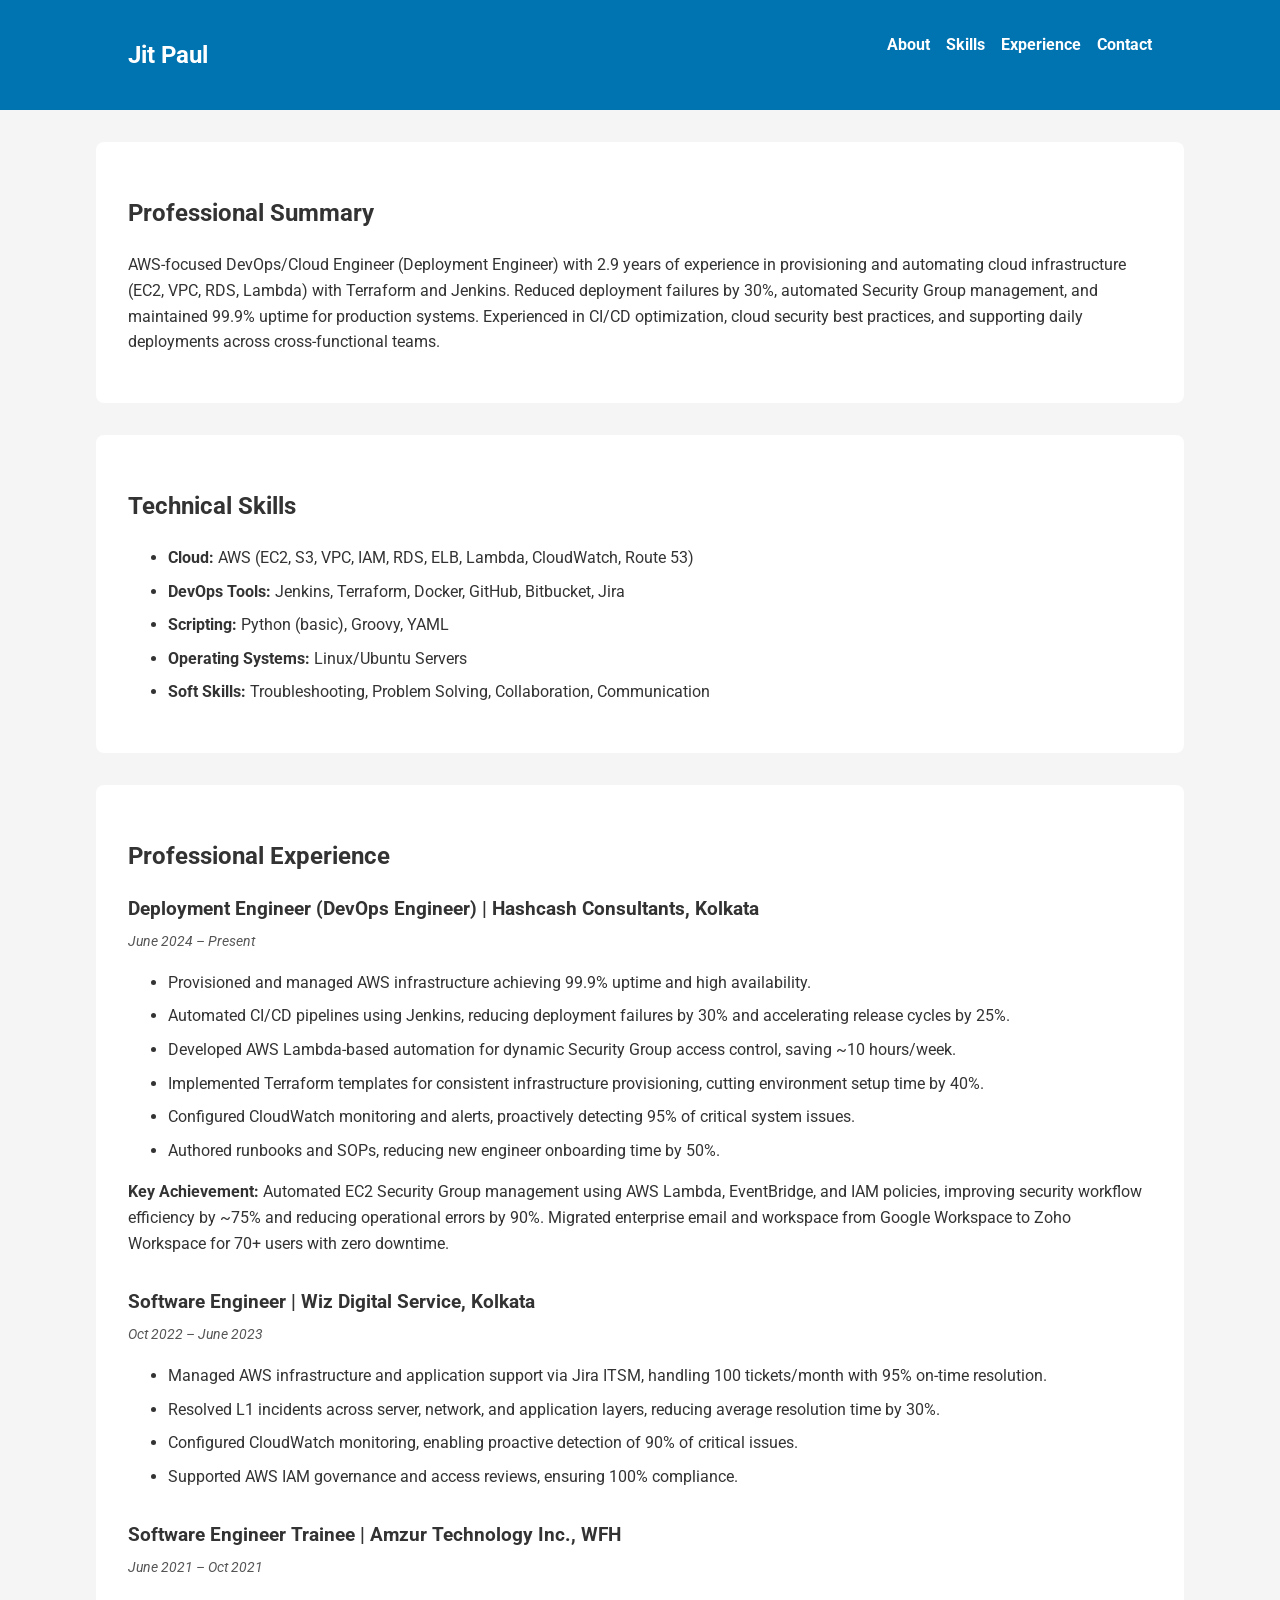
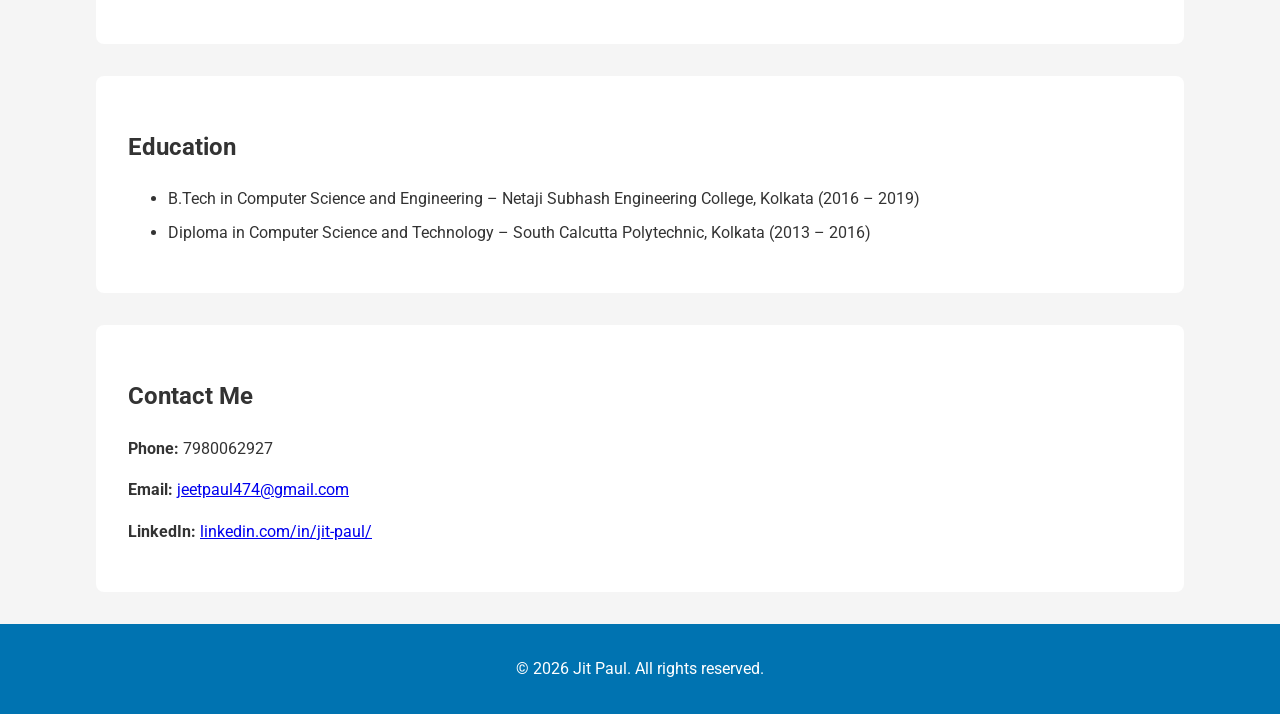
==== index.html @ 37defd8a "first commit" ====
<!DOCTYPE html>
<html lang="en">
<head>
    <meta charset="UTF-8">
    <meta name="viewport" content="width=device-width, initial-scale=1.0">
    <title>Jit Paul | Deployment Engineer</title>
    <link rel="stylesheet" href="style.css">
    <link href="https://fonts.googleapis.com/css2?family=Roboto:wght@400;700&display=swap" rel="stylesheet">
</head>
<body>
    <header>
        <nav>
            <h1>Jit Paul</h1>
            <ul>
                <li><a href="#about">About</a></li>
                <li><a href="#skills">Skills</a></li>
                <li><a href="#experience">Experience</a></li>
                <li><a href="#contact">Contact</a></li>
            </ul>
        </nav>
    </header>

    <section id="about">
        <h2>Professional Summary</h2>
        <p>AWS-focused DevOps/Cloud Engineer (Deployment Engineer) with 2.9 years of experience in provisioning and automating cloud infrastructure (EC2, VPC, RDS, Lambda) with Terraform and Jenkins. Reduced deployment failures by 30%, automated Security Group management, and maintained 99.9% uptime for production systems. Experienced in CI/CD optimization, cloud security best practices, and supporting daily deployments across cross-functional teams.</p>
    </section>

    <section id="skills">
        <h2>Technical Skills</h2>
        <ul>
            <li><strong>Cloud:</strong> AWS (EC2, S3, VPC, IAM, RDS, ELB, Lambda, CloudWatch, Route 53)</li>
            <li><strong>DevOps Tools:</strong> Jenkins, Terraform, Docker, GitHub, Bitbucket, Jira</li>
            <li><strong>Scripting:</strong> Python (basic), Groovy, YAML</li>
            <li><strong>Operating Systems:</strong> Linux/Ubuntu Servers</li>
            <li><strong>Soft Skills:</strong> Troubleshooting, Problem Solving, Collaboration, Communication</li>
        </ul>
    </section>

    <section id="experience">
        <h2>Professional Experience</h2>
        <div class="job">
            <h3>Deployment Engineer (DevOps Engineer) | Hashcash Consultants, Kolkata</h3>
            <span>June 2024 – Present</span>
            <ul>
                <li>Provisioned and managed AWS infrastructure achieving 99.9% uptime and high availability.</li>
                <li>Automated CI/CD pipelines using Jenkins, reducing deployment failures by 30% and accelerating release cycles by 25%.</li>
                <li>Developed AWS Lambda-based automation for dynamic Security Group access control, saving ~10 hours/week.</li>
                <li>Implemented Terraform templates for consistent infrastructure provisioning, cutting environment setup time by 40%.</li>
                <li>Configured CloudWatch monitoring and alerts, proactively detecting 95% of critical system issues.</li>
                <li>Authored runbooks and SOPs, reducing new engineer onboarding time by 50%.</li>
            </ul>
            <p><strong>Key Achievement:</strong> Automated EC2 Security Group management using AWS Lambda, EventBridge, and IAM policies, improving security workflow efficiency by ~75% and reducing operational errors by 90%. Migrated enterprise email and workspace from Google Workspace to Zoho Workspace for 70+ users with zero downtime.</p>
        </div>

        <div class="job">
            <h3>Software Engineer | Wiz Digital Service, Kolkata</h3>
            <span>Oct 2022 – June 2023</span>
            <ul>
                <li>Managed AWS infrastructure and application support via Jira ITSM, handling 100 tickets/month with 95% on-time resolution.</li>
                <li>Resolved L1 incidents across server, network, and application layers, reducing average resolution time by 30%.</li>
                <li>Configured CloudWatch monitoring, enabling proactive detection of 90% of critical issues.</li>
                <li>Supported AWS IAM governance and access reviews, ensuring 100% compliance.</li>
            </ul>
        </div>

        <div class="job">
            <h3>Software Engineer Trainee | Amzur Technology Inc., WFH</h3>
            <span>June 2021 – Oct 2021</span>
        </div>
    </section>

    <section id="education">
        <h2>Education</h2>
        <ul>
            <li>B.Tech in Computer Science and Engineering – Netaji Subhash Engineering College, Kolkata (2016 – 2019)</li>
            <li>Diploma in Computer Science and Technology – South Calcutta Polytechnic, Kolkata (2013 – 2016)</li>
        </ul>
    </section>

    <section id="contact">
        <h2>Contact Me</h2>
        <p><strong>Phone:</strong> 7980062927</p>
        <p><strong>Email:</strong> <a href="mailto:jeetpaul474@gmail.com">jeetpaul474@gmail.com</a></p>
        <p><strong>LinkedIn:</strong> <a href="https://www.linkedin.com/in/jit-paul/" target="_blank">linkedin.com/in/jit-paul/</a></p>
    </section>

    <footer>
        <p>© 2026 Jit Paul. All rights reserved.</p>
    </footer>
</body>
</html>
---- style.css ----
body {
    font-family: 'Roboto', sans-serif;
    margin: 0;
    line-height: 1.6;
    background-color: #f5f5f5;
    color: #333;
}

header {
    background-color: #0073b1; /* LinkedIn Blue */
    color: white;
    padding: 1rem 0;
}

nav {
    display: flex;
    justify-content: space-between;
    width: 80%;
    margin: auto;
}

nav ul {
    list-style: none;
    display: flex;
    gap: 1rem;
}

nav a {
    color: white;
    text-decoration: none;
    font-weight: bold;
}

section {
    width: 80%;
    margin: 2rem auto;
    padding: 2rem;
    background: white;
    border-radius: 8px;
}

.job {
    margin-bottom: 2rem;
}

.job h3 {
    margin-bottom: 0.2rem;
}

.job span {
    font-style: italic;
    font-size: 0.9rem;
    color: #555;
}

ul li {
    margin-bottom: 0.5rem;
}

footer {
    text-align: center;
    padding: 1rem;
    background: #0073b1;
    color: white;
}
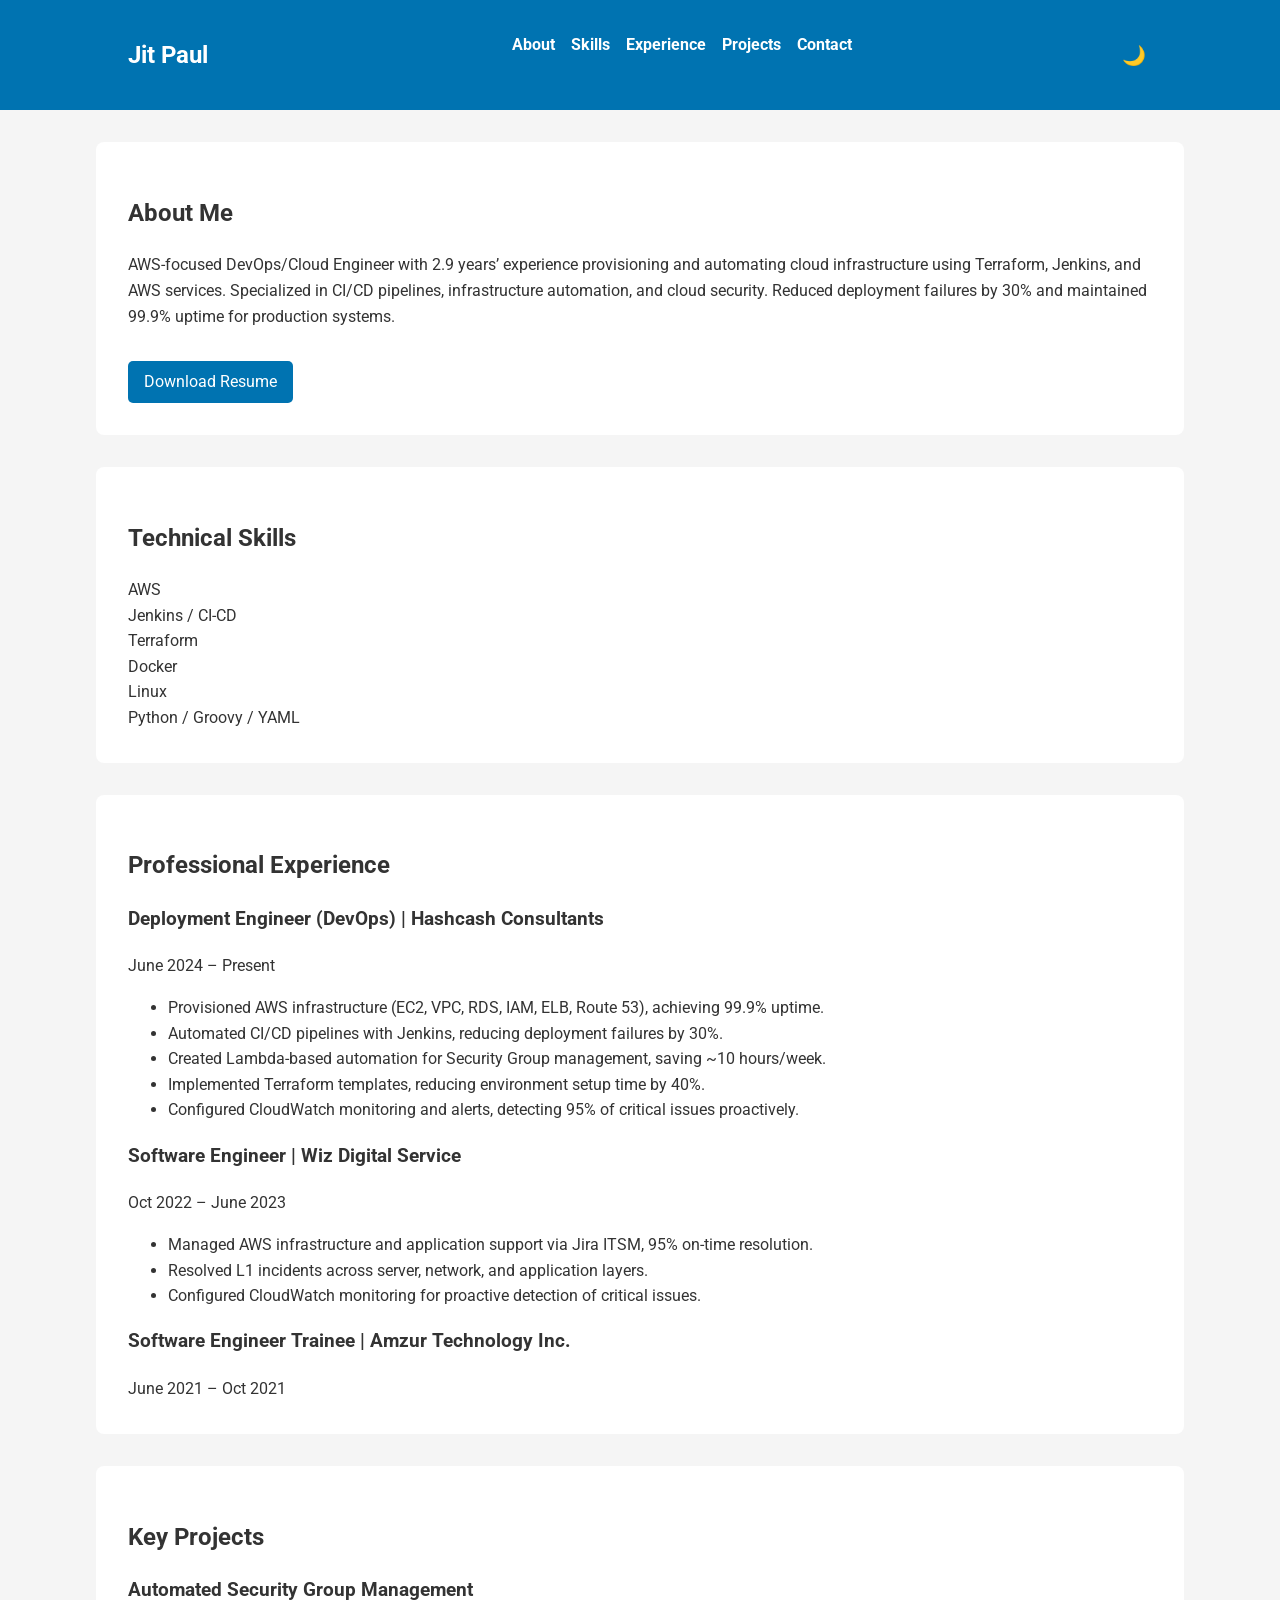
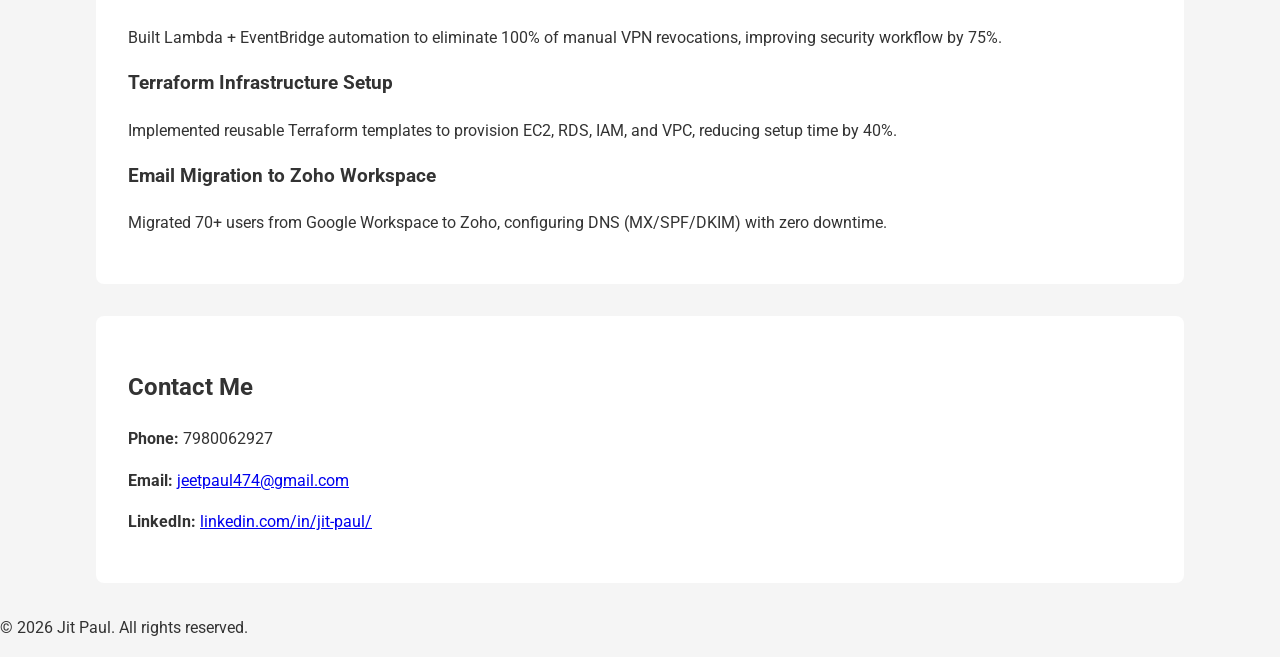
==== commit 09a2709a: "6th commit" ====
--- a/index.html
+++ b/index.html
@@ -15,68 +15,95 @@
                 <li><a href="#about">About</a></li>
                 <li><a href="#skills">Skills</a></li>
                 <li><a href="#experience">Experience</a></li>
+                <li><a href="#projects">Projects</a></li>
                 <li><a href="#contact">Contact</a></li>
             </ul>
+            <button id="toggleTheme">🌙</button>
         </nav>
     </header>
 
+    <!-- About Section -->
     <section id="about">
-        <h2>Professional Summary</h2>
-        <p>AWS-focused DevOps/Cloud Engineer (Deployment Engineer) with 2.9 years of experience in provisioning and automating cloud infrastructure (EC2, VPC, RDS, Lambda) with Terraform and Jenkins. Reduced deployment failures by 30%, automated Security Group management, and maintained 99.9% uptime for production systems. Experienced in CI/CD optimization, cloud security best practices, and supporting daily deployments across cross-functional teams.</p>
+        <h2>About Me</h2>
+        <p>AWS-focused DevOps/Cloud Engineer with 2.9 years’ experience provisioning and automating cloud infrastructure using Terraform, Jenkins, and AWS services. Specialized in CI/CD pipelines, infrastructure automation, and cloud security. Reduced deployment failures by 30% and maintained 99.9% uptime for production systems.</p>
+        <a href="JitPaul_Resume.pdf" download class="resume-btn">Download Resume</a>
     </section>
 
+    <!-- Skills Section -->
     <section id="skills">
         <h2>Technical Skills</h2>
-        <ul>
-            <li><strong>Cloud:</strong> AWS (EC2, S3, VPC, IAM, RDS, ELB, Lambda, CloudWatch, Route 53)</li>
-            <li><strong>DevOps Tools:</strong> Jenkins, Terraform, Docker, GitHub, Bitbucket, Jira</li>
-            <li><strong>Scripting:</strong> Python (basic), Groovy, YAML</li>
-            <li><strong>Operating Systems:</strong> Linux/Ubuntu Servers</li>
-            <li><strong>Soft Skills:</strong> Troubleshooting, Problem Solving, Collaboration, Communication</li>
-        </ul>
-    </section>
+        <div class="skill">
+            <span>AWS</span>
 
-    <section id="experience">
-        <h2>Professional Experience</h2>
-        <div class="job">
-            <h3>Deployment Engineer (DevOps Engineer) | Hashcash Consultants, Kolkata</h3>
-            <span>June 2024 – Present</span>
-            <ul>
-                <li>Provisioned and managed AWS infrastructure achieving 99.9% uptime and high availability.</li>
-                <li>Automated CI/CD pipelines using Jenkins, reducing deployment failures by 30% and accelerating release cycles by 25%.</li>
-                <li>Developed AWS Lambda-based automation for dynamic Security Group access control, saving ~10 hours/week.</li>
-                <li>Implemented Terraform templates for consistent infrastructure provisioning, cutting environment setup time by 40%.</li>
-                <li>Configured CloudWatch monitoring and alerts, proactively detecting 95% of critical system issues.</li>
-                <li>Authored runbooks and SOPs, reducing new engineer onboarding time by 50%.</li>
-            </ul>
-            <p><strong>Key Achievement:</strong> Automated EC2 Security Group management using AWS Lambda, EventBridge, and IAM policies, improving security workflow efficiency by ~75% and reducing operational errors by 90%. Migrated enterprise email and workspace from Google Workspace to Zoho Workspace for 70+ users with zero downtime.</p>
         </div>
-
-        <div class="job">
-            <h3>Software Engineer | Wiz Digital Service, Kolkata</h3>
-            <span>Oct 2022 – June 2023</span>
-            <ul>
-                <li>Managed AWS infrastructure and application support via Jira ITSM, handling 100 tickets/month with 95% on-time resolution.</li>
-                <li>Resolved L1 incidents across server, network, and application layers, reducing average resolution time by 30%.</li>
-                <li>Configured CloudWatch monitoring, enabling proactive detection of 90% of critical issues.</li>
-                <li>Supported AWS IAM governance and access reviews, ensuring 100% compliance.</li>
-            </ul>
+        <div class="skill">
+            <span>Jenkins / CI-CD</span>
         </div>
-
-        <div class="job">
-            <h3>Software Engineer Trainee | Amzur Technology Inc., WFH</h3>
-            <span>June 2021 – Oct 2021</span>
+        <div class="skill">
+            <span>Terraform</span>
+        </div>
+        <div class="skill">
+            <span>Docker</span>
+        </div>
+        <div class="skill">
+            <span>Linux</span>
+        </div>
+        <div class="skill">
+            <span>Python / Groovy / YAML</span>
         </div>
     </section>
 
-    <section id="education">
-        <h2>Education</h2>
-        <ul>
-            <li>B.Tech in Computer Science and Engineering – Netaji Subhash Engineering College, Kolkata (2016 – 2019)</li>
-            <li>Diploma in Computer Science and Technology – South Calcutta Polytechnic, Kolkata (2013 – 2016)</li>
-        </ul>
+    <!-- Experience Section -->
+    <section id="experience">
+        <h2>Professional Experience</h2>
+        <div class="timeline">
+            <div class="timeline-item">
+                <h3>Deployment Engineer (DevOps) | Hashcash Consultants</h3>
+                <span>June 2024 – Present</span>
+                <ul>
+                    <li>Provisioned AWS infrastructure (EC2, VPC, RDS, IAM, ELB, Route 53), achieving 99.9% uptime.</li>
+                    <li>Automated CI/CD pipelines with Jenkins, reducing deployment failures by 30%.</li>
+                    <li>Created Lambda-based automation for Security Group management, saving ~10 hours/week.</li>
+                    <li>Implemented Terraform templates, reducing environment setup time by 40%.</li>
+                    <li>Configured CloudWatch monitoring and alerts, detecting 95% of critical issues proactively.</li>
+                </ul>
+            </div>
+            <div class="timeline-item">
+                <h3>Software Engineer | Wiz Digital Service</h3>
+                <span>Oct 2022 – June 2023</span>
+                <ul>
+                    <li>Managed AWS infrastructure and application support via Jira ITSM, 95% on-time resolution.</li>
+                    <li>Resolved L1 incidents across server, network, and application layers.</li>
+                    <li>Configured CloudWatch monitoring for proactive detection of critical issues.</li>
+                </ul>
+            </div>
+            <div class="timeline-item">
+                <h3>Software Engineer Trainee | Amzur Technology Inc.</h3>
+                <span>June 2021 – Oct 2021</span>
+            </div>
+        </div>
     </section>
 
+    <!-- Projects Section -->
+    <section id="projects">
+        <h2>Key Projects</h2>
+        <div class="projects-grid">
+            <div class="project-card">
+                <h3>Automated Security Group Management</h3>
+                <p>Built Lambda + EventBridge automation to eliminate 100% of manual VPN revocations, improving security workflow by 75%.</p>
+            </div>
+            <div class="project-card">
+                <h3>Terraform Infrastructure Setup</h3>
+                <p>Implemented reusable Terraform templates to provision EC2, RDS, IAM, and VPC, reducing setup time by 40%.</p>
+            </div>
+            <div class="project-card">
+                <h3>Email Migration to Zoho Workspace</h3>
+                <p>Migrated 70+ users from Google Workspace to Zoho, configuring DNS (MX/SPF/DKIM) with zero downtime.</p>
+            </div>
+        </div>
+    </section>
+
+    <!-- Contact Section -->
     <section id="contact">
         <h2>Contact Me</h2>
         <p><strong>Phone:</strong> 7980062927</p>
@@ -87,5 +114,24 @@
     <footer>
         <p>© 2026 Jit Paul. All rights reserved.</p>
     </footer>
+
+    <script>
+        // Smooth scroll
+        document.querySelectorAll('nav a').forEach(anchor => {
+            anchor.addEventListener('click', function(e) {
+                e.preventDefault();
+                document.querySelector(this.getAttribute('href')).scrollIntoView({
+                    behavior: 'smooth'
+                });
+            });
+        });
+
+        // Dark / Light Mode Toggle
+        const toggleBtn = document.getElementById('toggleTheme');
+        toggleBtn.addEventListener('click', () => {
+            document.body.classList.toggle('dark-mode');
+            toggleBtn.textContent = document.body.classList.contains('dark-mode') ? '☀️' : '🌙';
+        });
+    </script>
 </body>
 </html>
--- a/style.css
+++ b/style.css
@@ -4,12 +4,23 @@
     line-height: 1.6;
     background-color: #f5f5f5;
     color: #333;
+    scroll-behavior: smooth;
+    transition: background 0.3s, color 0.3s;
+}
+
+/* Dark Mode */
+body.dark-mode {
+    background-color: #1e1e1e;
+    color: #e0e0e0;
 }
 
 header {
-    background-color: #0073b1; /* LinkedIn Blue */
+    background-color: #0073b1;
     color: white;
     padding: 1rem 0;
+    position: sticky;
+    top: 0;
+    z-index: 100;
 }
 
 nav {
@@ -29,6 +40,19 @@
     color: white;
     text-decoration: none;
     font-weight: bold;
+    transition: 0.3s;
+}
+
+nav a:hover {
+    text-decoration: underline;
+}
+
+#toggleTheme {
+    background: none;
+    border: none;
+    color: white;
+    font-size: 1.2rem;
+    cursor: pointer;
 }
 
 section {
@@ -37,29 +61,53 @@
     padding: 2rem;
     background: white;
     border-radius: 8px;
+    transition: background 0.3s, color 0.3s;
 }
 
-.job {
-    margin-bottom: 2rem;
+body.dark-mode section {
+    background: #2c2c2c;
+    color: #e0e0e0;
 }
 
-.job h3 {
-    margin-bottom: 0.2rem;
+.resume-btn {
+    display: inline-block;
+    margin-top: 1rem;
+    padding: 0.5rem 1rem;
+    background-color: #0073b1;
+    color: white;
+    text-decoration: none;
+    border-radius: 5px;
+    transition: background 0.3s;
 }
 
-.job span {
-    font-style: italic;
-    font-size: 0.9rem;
-    color: #555;
+.resume-btn:hover {
+    background-color: #005a8d;
 }
 
-ul li {
-    margin-bottom: 0.5rem;
+/* Skills bars
+.skill {
+    margin: 1rem 0;
 }
 
-footer {
-    text-align: center;
-    padding: 1rem;
-    background: #0073b1;
-    color: white;
-}+.skill span {
+    font-weight: bold;
+}
+
+.skill-bar {
+    width: 100%;
+    background: #ddd;
+    border-radius: 5px;
+    margin-top: 0.3rem;
+}
+
+.skill-bar div {
+    height: 15px;
+    background: #b12300;
+    border-radius: 5px; */
+/* } */
+
+body.dark-mode .skill-bar div {
+    background: #4fa6f7;
+}
+
+/* Timeline and project cards remain the same as previous */
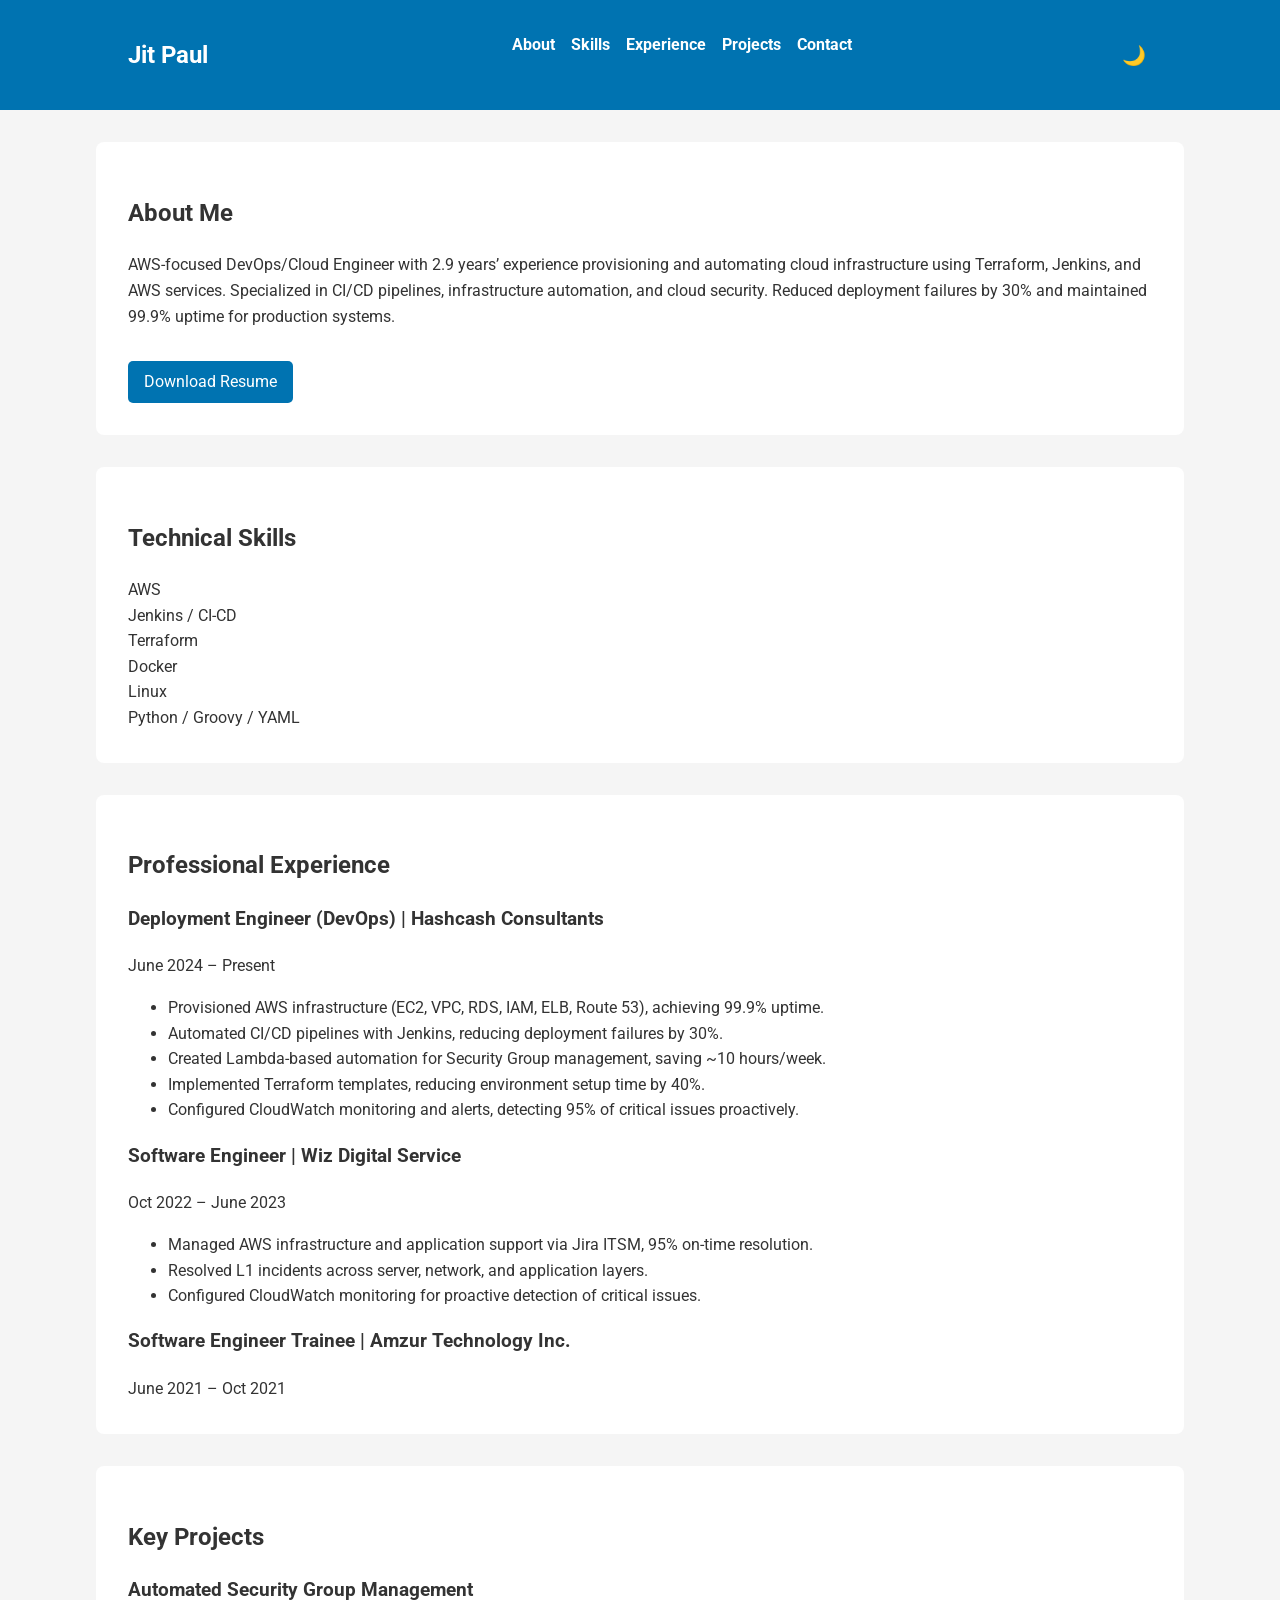
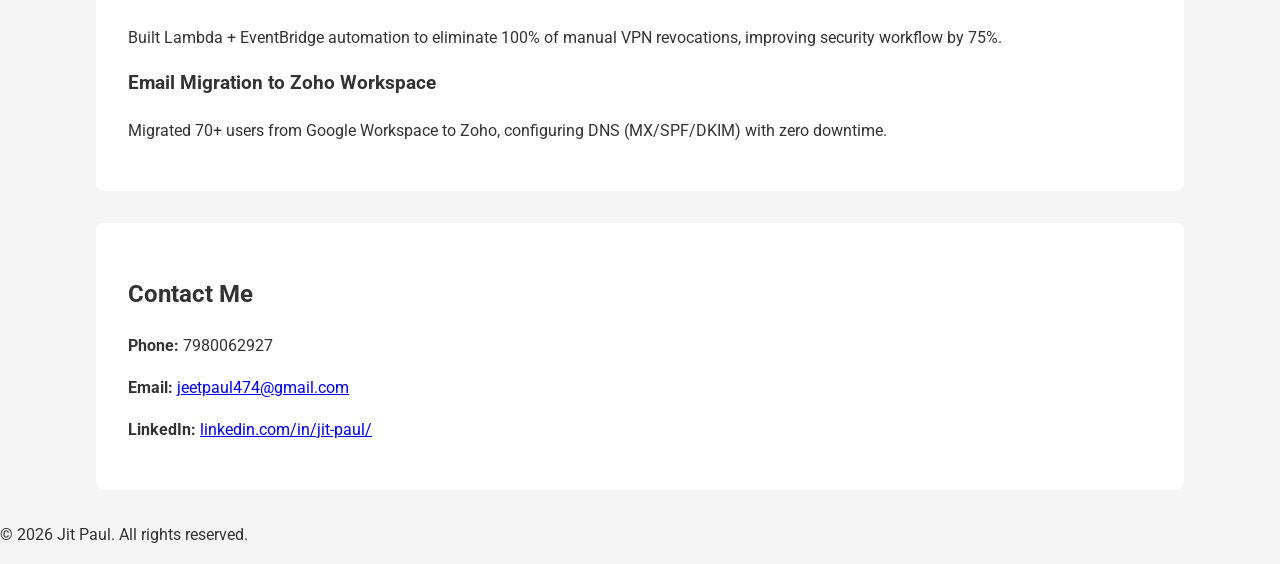
==== commit 797c9825: "7th commit" ====
--- a/index.html
+++ b/index.html
@@ -93,10 +93,6 @@
                 <p>Built Lambda + EventBridge automation to eliminate 100% of manual VPN revocations, improving security workflow by 75%.</p>
             </div>
             <div class="project-card">
-                <h3>Terraform Infrastructure Setup</h3>
-                <p>Implemented reusable Terraform templates to provision EC2, RDS, IAM, and VPC, reducing setup time by 40%.</p>
-            </div>
-            <div class="project-card">
                 <h3>Email Migration to Zoho Workspace</h3>
                 <p>Migrated 70+ users from Google Workspace to Zoho, configuring DNS (MX/SPF/DKIM) with zero downtime.</p>
             </div>
